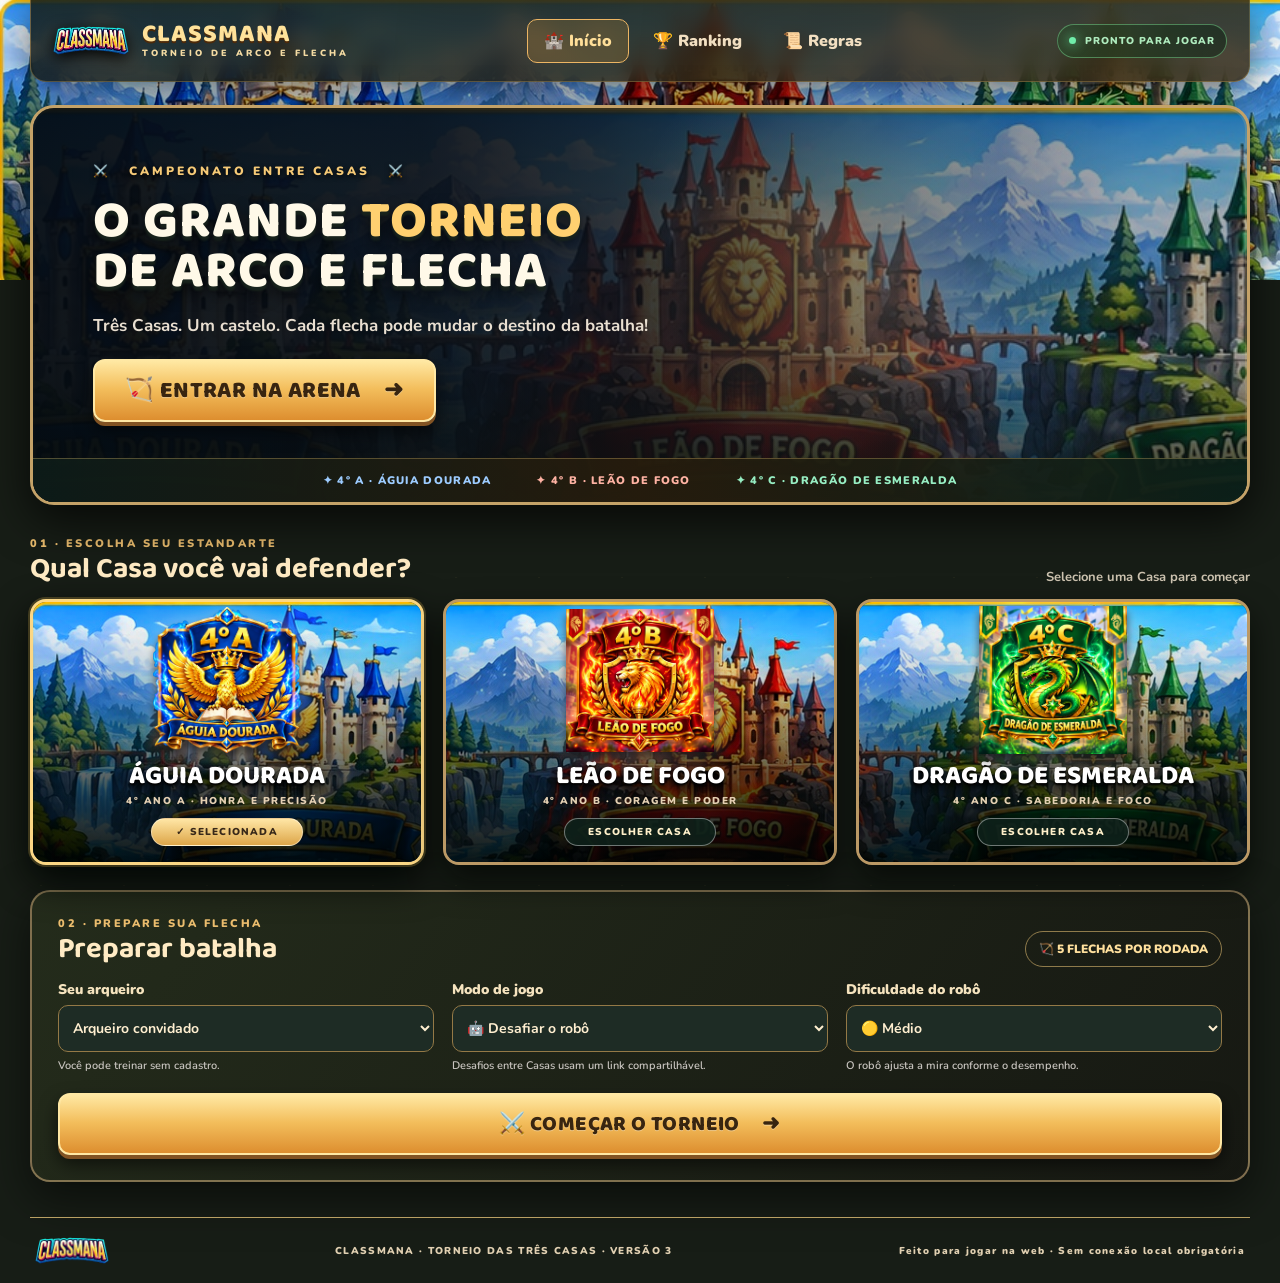
==== arena/index.html @ fc27fc16 "fix(arena): gestos de mira e atualização de cache v4" ====
<!doctype html>
<html lang="pt-BR">
<head>
<meta charset="utf-8"><meta name="viewport" content="width=device-width,initial-scale=1">
<meta name="theme-color" content="#282d1c">
<meta name="description" content="Torneio de Arco e Flecha das três Casas ClassMana: Águia Dourada, Leão de Fogo e Dragão de Esmeralda.">
<title>ClassMana — Torneio de Arco e Flecha</title>
<link rel="preconnect" href="https://fonts.googleapis.com"><link rel="preconnect" href="https://fonts.gstatic.com" crossorigin>
<link href="https://fonts.googleapis.com/css2?family=Baloo+2:wght@500;600;700;800&family=Nunito:wght@400;600;700;800;900&display=swap" rel="stylesheet">
<link rel="stylesheet" href="style.css?v=2">
<link rel="stylesheet" href="v3.css?v=4">
</head>
<body>
<div class="sky-sparkles" aria-hidden="true"></div>
<div class="page">
<header class="nav-bar">
 <a class="brand" href="../index.html" title="Voltar ao Painel das Casas">
  <img src="../assets/images/arte-002.webp" alt="Logo ClassMana">
  <span><b>CLASSMANA</b><small>TORNEIO DE ARCO E FLECHA</small></span>
 </a>
 <div class="nav-links"><button class="nav-link active" data-view="inicio">🏰 Início</button><button class="nav-link" data-view="ranking">🏆 Ranking</button><button class="nav-link" data-view="regras">📜 Regras</button></div>
 <span class="ready"><span class="ready-dot"></span> PRONTO PARA JOGAR</span>
</header>

<main>
<section id="view-inicio" class="view active">
 <div class="banner">
  <div class="banner-light"></div>
  <div class="banner-inner">
   <div class="season">⚔️ &nbsp; CAMPEONATO ENTRE CASAS &nbsp; ⚔️</div>
   <h1>O GRANDE <span>TORNEIO</span><br>DE ARCO E FLECHA</h1>
   <p>Três Casas. Um castelo. Cada flecha pode mudar o destino da batalha!</p>
   <button class="primary giant" id="hero-play">🏹 ENTRAR NA ARENA <span>➜</span></button>
  </div>
  <div class="banner-bottom"><span>✦ 4º A · ÁGUIA DOURADA</span><span>✦ 4º B · LEÃO DE FOGO</span><span>✦ 4º C · DRAGÃO DE ESMERALDA</span></div>
 </div>

 <div class="section-title"><div><small>01 · ESCOLHA SEU ESTANDARTE</small><h2>Qual Casa você vai defender?</h2></div><span class="hint">Selecione uma Casa para começar</span></div>
 <div class="houses" id="houses">
  <button class="house house-a selected" data-house="A" aria-pressed="true" style="--house-bg:url('../assets/images/arte-031.jpg')">
   <span class="house-shine"></span><span class="crest-wrap"><img src="../assets/images/brasao-4a-transparente.png" alt="Brasão da Águia Dourada"></span>
   <span class="house-name">ÁGUIA DOURADA</span><span class="house-grade">4º ANO A · HONRA E PRECISÃO</span><span class="house-check">✓ SELECIONADA</span>
  </button>
  <button class="house house-b" data-house="B" aria-pressed="false" style="--house-bg:url('../assets/images/arte-032.jpg')">
   <span class="house-shine"></span><span class="crest-wrap"><img src="../assets/images/arte-028.png" alt="Brasão do Leão de Fogo"></span>
   <span class="house-name">LEÃO DE FOGO</span><span class="house-grade">4º ANO B · CORAGEM E PODER</span><span class="house-check">ESCOLHER CASA</span>
  </button>
  <button class="house house-c" data-house="C" aria-pressed="false" style="--house-bg:url('../assets/images/arte-033.jpg')">
   <span class="house-shine"></span><span class="crest-wrap"><img src="../assets/images/arte-029.png" alt="Brasão do Dragão de Esmeralda"></span>
   <span class="house-name">DRAGÃO DE ESMERALDA</span><span class="house-grade">4º ANO C · SABEDORIA E FOCO</span><span class="house-check">ESCOLHER CASA</span>
  </button>
 </div>
 <div class="setup" id="setup">
  <div class="setup-head"><div><small>02 · PREPARE SUA FLECHA</small><h2>Preparar batalha</h2></div><span class="stamp">🏹 5 FLECHAS POR RODADA</span></div>
  <div class="setup-fields">
   <label>Seu arqueiro<select id="player"><option value="guest">Arqueiro convidado</option></select><small>Você pode treinar sem cadastro.</small></label>
   <label>Modo de jogo<select id="mode"><option value="bot">🤖 Desafiar o robô</option><option value="challenge">⚔️ Desafiar outra Casa por link</option><option value="practice">🎯 Treinamento livre</option></select><small>Desafios entre Casas usam um link compartilhável.</small></label>
   <label id="difficulty-label">Dificuldade do robô<select id="difficulty"><option value="easy">🟢 Fácil</option><option value="medium" selected>🟡 Médio</option><option value="hard">🔴 Difícil</option></select><small>O robô ajusta a mira conforme o desempenho.</small></label>
   <label class="hidden" id="rival-label">Adversário de outra Casa<select id="rival"></select><small>Escolha um estudante da outra turma.</small></label>
  </div>
  <button class="primary start" id="start-game">⚔️ COMEÇAR O TORNEIO <span>➜</span></button>
 </div>
</section>

<section id="view-arena" class="view">
 <div class="arena-top"><button class="back" id="leave-arena">← Voltar ao castelo</button><div class="arena-header"><small>🏹 ARENA DE PRECISÃO EM 3D</small><b id="match-title">TORNEIO DAS CASAS</b></div><div class="arena-status">✦ CENÁRIO PRONTO</div></div>
 <div class="battle-hud">
  <div><small>DEFENSOR</small><strong id="hud-player">Águia Dourada</strong></div>
  <div class="score-display"><span id="hud-score">0</span><span>✦</span><span id="hud-rival">0</span></div>
  <div class="right"><small>ADVERSÁRIO</small><strong id="hud-bot">Robô · Médio</strong></div>
 </div>
 <div class="stage" id="stage">
  <canvas id="world" aria-label="Arena interativa de arco e flecha, com mira, cenário e alvo tridimensional"></canvas>
  <div class="scene-badge" id="stage-house-badge" data-house="A"><img src="../assets/images/brasao-4a-transparente.png" alt=""><div><small>ARENA DA CASA</small><strong>Águia Dourada</strong></div></div>
  <div class="playcross" id="playcross" aria-hidden="true"><span></span></div>
  <div class="game-top-left"><div class="hud-pill" id="wind">🌬 VENTO 0 km/h</div><div class="hud-pill" id="distance">🎯 25 METROS</div></div>
  <div class="game-top-right"><div class="hud-pill" id="shots">🏹 FLECHA 1 / 5</div><div class="hud-pill" id="power">⚡ FORÇA 0%</div></div>
  <div class="instruction" id="instruction">MOVA OU ARRASTE PARA MIRAR • SEGURE PARA PUXAR • SOLTE PARA ATIRAR</div>
  <div class="hit" id="hit"></div>
  <div class="finish hidden" id="finish">
    <div class="finish-card"><small>🏆 RESULTADO DO TORNEIO</small><h2 id="finish-title">FIM DE PARTIDA</h2><p id="finish-desc"></p><div class="finish-results" id="finish-results"></div><div class="finish-actions"><button class="primary" id="play-again">🏹 JOGAR NOVAMENTE</button><button class="secondary" id="share-result">🔗 COMPARTILHAR DESAFIO</button></div><div class="share-help" id="share-help"></div></div>
  </div>
 </div>
 <div class="game-foot"><span>🎯 Mire no centro e compense o vento</span><span>🖱 Mouse ou toque: mire e segure · solte para disparar</span><span>⌨️ Setas + espaço também funcionam</span></div>
</section>

<section id="view-ranking" class="view information-view">
  <div class="page-heading"><small>🏆 SALÃO DOS CAMPEÕES</small><h1>Ranking do Torneio</h1><p>As três Casas disputam o trono dos arqueiros.</p></div>
  <div class="notice">📌 <b>Resultados deste navegador.</b> O ranking geral compartilhado entre computadores exige um banco de dados online. Esta versão não inventa pontuações nem promete sincronização inexistente.</div>
  <div class="ranking-layout"><div class="ranking-panel"><h2>🏰 Placar das Casas</h2><div id="rank-houses"></div></div><div class="ranking-panel"><h2>🏹 Arqueiros em destaque</h2><div id="rank-players"></div></div></div>
  <button class="primary" id="rank-play">🏹 VOLTAR AO TORNEIO</button>
</section>

<section id="view-regras" class="view information-view">
  <div class="page-heading"><small>📜 CÓDIGO DOS ARQUEIROS</small><h1>Regras do Castelo</h1></div>
  <div class="rules-grid"><article><b>🎯 1. Mire com precisão</b><p>Arraste a mira com o mouse ou o dedo. O vento altera o ponto de impacto. Solte para atirar.</p></article><article><b>🏹 2. Cinco flechas</b><p>Cada arqueiro tem cinco tentativas. Acerte o centro para ganhar até 10 pontos por flecha.</p></article><article><b>🤖 3. Robô adaptativo</b><p>Escolha Fácil, Médio ou Difícil. O robô ajusta seus disparos ao desempenho recente.</p></article><article><b>⚔️ 4. Duelos entre Casas</b><p>Crie um desafio, copie o link e envie ao colega de outra Casa. O resultado pode ser compartilhado depois.</p></article><article><b>🏆 5. Ranking justo</b><p>O torneio mede a pontuação das flechas; o XP e HP pedagógicos não são afetados.</p></article><article><b>🔐 6. Privacidade</b><p>O jogo mostra identificadores e apelidos abreviados, sem dados disciplinares. O modo de desafio por link ainda não autentica participantes.</p></article></div>
  <button class="primary" id="rules-play">🏹 EXPERIMENTAR A ARENA</button>
</section>
</main>
<footer><img src="../assets/images/arte-002.webp" alt="ClassMana"><span>CLASSMANA · TORNEIO DAS TRÊS CASAS · VERSÃO 3</span><span>Feito para jogar na web · Sem conexão local obrigatória</span></footer>
</div>
<div id="toast" role="status" aria-live="polite"></div>
<script src="roster.js?v=2"></script><script type="module" src="game-v3.js?v=4"></script>
</body>
</html>
---- arena/style.css ----
:root{--gold:#ffd67a;--amber:#eca841;--parchment:#fff1d2;--navy:#111936;--royal:#202b50;--text:#fff9e8;--muted:#d3cfcc;--stroke:#bd9d67a8;--green:#83e2a7;--red:#ff8a78;--blue:#85c8ff}*{box-sizing:border-box}html{scroll-behavior:smooth}body{margin:0;background:#0e1530;color:var(--text);font-family:Nunito,'Trebuchet MS',sans-serif;background-image:radial-gradient(circle at 50% 3%,#345276 0%,transparent 48%),linear-gradient(180deg,#101c38,#10152b 65%,#1c2140)}button,select{font:inherit}button{cursor:pointer}button:focus-visible,select:focus-visible{outline:3px solid #ffce6b;outline-offset:3px}button:disabled{opacity:.5;cursor:not-allowed}.hidden{display:none!important}.page{max-width:1460px;margin:auto;padding:0 27px}.sky-sparkles{position:fixed;inset:0;pointer-events:none;background-image:radial-gradient(#ffd68975 1px,transparent 1px);background-size:59px 81px;opacity:.22}.nav-bar{height:86px;display:flex;align-items:center;justify-content:space-between;gap:16px;border-bottom:1px solid #cda96850}.brand{display:flex;align-items:center;gap:13px;text-decoration:none;color:#ffdb84}.brand img{width:76px;height:64px;object-fit:contain;filter:drop-shadow(0 4px 8px #000)}.brand b{font-family:'Baloo 2';font-weight:800;font-size:25px;letter-spacing:1px;line-height:1}.brand small{display:block;font-size:9px;letter-spacing:3px;font-weight:900;color:#f4dba3}.nav-links{display:flex;gap:7px}.nav-link{background:none;border:1px solid transparent;color:#e8e2d9;padding:10px 16px;border-radius:10px;font-weight:900}.nav-link.active,.nav-link:hover{background:#ffcd6d25;border-color:#f3d58c60;color:#ffdd87}.ready{display:inline-flex;align-items:center;gap:9px;font-size:10px;font-weight:900;letter-spacing:1px;color:#afebbe;border:1px solid #8ed49e5c;background:#0e5d3855;padding:9px 11px;border-radius:30px}.ready-dot{width:7px;height:7px;background:#70ecaa;box-shadow:0 0 12px #69ffae;border-radius:50%}.view{display:none}.view.active{display:block}.banner{margin:20px auto 23px;position:relative;overflow:hidden;min-height:390px;border:3px solid #c4a268;border-radius:24px;box-shadow:0 15px 40px #050815aa,0 0 0 1px #ffe6a969 inset;background:linear-gradient(90deg,#111b35b8 0%,#0c1425c9 32%,#111a2f68 73%,#07102355),url('../assets/images/arte-030.jpg') center 48%/cover no-repeat}.banner:before{content:'';position:absolute;inset:0;background:linear-gradient(0deg,#080e1bdf 0%,transparent 24%,transparent 75%,#07102133),radial-gradient(circle at 78% 20%,#ffe8a738,transparent 35%)}.banner:after{content:'⚔';position:absolute;right:13%;top:23%;font-size:155px;color:#ffd37c18;transform:rotate(-20deg);text-shadow:0 0 50px #ffd78550}.banner-light{position:absolute;width:600px;height:450px;right:8%;top:-80px;background:radial-gradient(circle,#ffe7a02b,transparent 60%);pointer-events:none}.banner-inner{position:relative;z-index:2;max-width:750px;padding:55px 60px 79px}.season{font-size:12px;letter-spacing:3px;font-weight:900;color:#f6ca77;text-shadow:0 2px 5px #000}.banner h1{font-family:'Baloo 2',sans-serif;line-height:.96;margin:17px 0;font-weight:800;letter-spacing:1px;font-size:clamp(36px,4.1vw,67px);color:#fff5df;text-shadow:0 5px 0 #16233d,0 9px 12px #000}.banner h1 span{color:#ffcd66}.banner p{max-width:590px;font-size:17px;font-weight:700;color:#e9dfd1;margin:8px 0 22px}.primary{border:2px solid #ffe8a4;background:linear-gradient(180deg,#ffe59c,#f1af47);color:#45301e;text-shadow:0 1px #fff5;border-radius:12px;box-shadow:0 4px 0 #986329,0 8px 14px #070b1e8c;font-family:'Baloo 2';font-weight:800;letter-spacing:.4px;font-size:19px;padding:12px 24px;transition:transform .12s,filter .2s}.primary:hover{filter:brightness(1.07);transform:translateY(-2px)}.primary:active{transform:translateY(3px);box-shadow:0 1px 0 #986329}.primary span{margin-left:18px}.primary.giant{font-size:23px;padding:11px 30px}.banner-bottom{position:absolute;z-index:2;inset:auto 0 0;min-height:44px;background:#081223b5;display:flex;justify-content:center;gap:45px;align-items:center;font-size:11px;font-weight:900;letter-spacing:1.3px;color:#ecdcb9}.banner-bottom span:nth-child(1){color:#9dccff}.banner-bottom span:nth-child(2){color:#ffb3a4}.banner-bottom span:nth-child(3){color:#97eec3}.section-title,.setup-head{display:flex;align-items:end;justify-content:space-between;gap:15px;margin:26px 0 13px}.section-title small,.setup-head small,.page-heading small{font-size:11px;font-weight:900;letter-spacing:2.5px;color:#ebbd6e}.section-title h2,.setup-head h2{font-family:'Baloo 2';font-size:29px;margin:0;line-height:1.15}.hint{color:#cdc3b0;font-weight:700;font-size:13px}.houses{display:grid;grid-template-columns:repeat(3,minmax(0,1fr));gap:18px}.house{height:266px;position:relative;overflow:hidden;text-align:center;display:flex;flex-direction:column;align-items:center;justify-content:end;isolation:isolate;color:#fff;border:3px solid #7895c0;border-radius:19px;background:#273951;box-shadow:0 8px 23px #050a20af;transition:transform .15s,box-shadow .2s,border-color .2s;padding:16px}.house:before{content:'';z-index:-1;position:absolute;inset:0;background-image:linear-gradient(180deg,#050b15a2,#060c1960 26%,#081020ca 67%,#080f20f5 100%),var(--house-bg);background-size:cover;background-position:center;transition:transform .2s}.house:hover:before{transform:scale(1.07)}.house:hover{transform:translateY(-4px)}.house.selected{border-color:#ffde91;box-shadow:0 0 0 3px #cda95655,0 9px 30px #10182acb}.house-b{border-color:#c66c63}.house-c{border-color:#58b88a}.house-shine{position:absolute;inset:-40% 0 35%;background:radial-gradient(circle,#ffe7a41e,transparent 65%);pointer-events:none}.crest-wrap{width:148px;height:148px;position:absolute;top:4px;left:50%;transform:translateX(-50%);display:grid;place-items:center}.crest-wrap img{max-width:100%;max-height:100%;object-fit:contain;filter:drop-shadow(0 6px 5px #0009) drop-shadow(0 0 9px #fff5)}.house-name{font-family:'Baloo 2';font-size:24px;line-height:1.1;font-weight:800;text-shadow:0 2px 6px black}.house-grade{font-size:10px;letter-spacing:1.5px;font-weight:900;color:#e4d0b3;margin-top:4px}.house-check{padding:6px 12px;margin-top:10px;min-width:152px;border-radius:20px;background:#213b5fd9;border:1px solid #ffffff66;font-size:10px;letter-spacing:1.2px;font-weight:900;color:#fff0ca}.house.selected .house-check{background:#f3cb76;color:#382819}.setup{border:2px solid #c7a66b7a;background:linear-gradient(135deg,#222e50f5,#171d3a);box-shadow:0 10px 35px #060915aa;border-radius:20px;padding:19px 26px 25px;margin:25px 0 30px}.setup-head{margin-top:0}.stamp{font-size:12px;font-weight:900;color:#ffe09d;border:1px solid #c9aa66aa;border-radius:18px;padding:9px 13px}.setup-fields{display:grid;grid-template-columns:repeat(3,minmax(0,1fr));gap:18px}.setup-fields label{display:flex;flex-direction:column;gap:6px;font-size:14px;font-weight:900;color:#f5e3be}.setup-fields select{width:100%;color:#fff8e6;background:#111c38;border:1px solid #beaf8d;border-radius:10px;padding:12px 10px;font-weight:700}.setup-fields small{color:#c8c4bf;font-size:11px;font-weight:600}.primary.start{margin-top:20px;display:block;width:100%;font-size:21px}.arena-top{display:flex;align-items:center;justify-content:space-between;gap:15px;margin:20px 0}.arena-header{text-align:center;font-family:'Baloo 2';line-height:1.1}.arena-header small{font-size:12px;letter-spacing:2px;color:#ffdc8c;font-weight:800;display:block}.arena-header b{font-size:25px}.back,.secondary{border:1px solid #d4c49c91;background:linear-gradient(180deg,#35456b,#1b2441);padding:10px 14px;border-radius:10px;color:#f1e6d4;font-weight:900}.back:hover,.secondary:hover{background:#4b5b7d}.arena-status{color:#a8ebaf;font-size:11px;letter-spacing:1px;font-weight:900}.battle-hud{display:grid;grid-template-columns:1fr auto 1fr;align-items:center;padding:10px 22px;background:linear-gradient(90deg,#182d51,#1b2545,#3a2343);border:2px solid #e6bd748a;border-radius:15px 15px 0 0;gap:12px}.battle-hud small{display:block;color:#ffe49f;font-size:10px;letter-spacing:1.7px;font-weight:900}.battle-hud strong{font-family:'Baloo 2';font-size:19px}.battle-hud .right{text-align:right}.score-display{font-family:'Baloo 2';font-size:32px;color:#fff1ce;display:flex;align-items:center;gap:18px;font-weight:800}.score-display span:nth-child(2){color:#f4bf64;font-size:22px}.stage{position:relative;height:min(64vw,585px);min-height:350px;overflow:hidden;isolation:isolate;border:2px solid #d5b978;box-shadow:0 16px 40px #000b;background:linear-gradient(180deg,#9ad7ed,#b1d4c2 50%,#738751)}#world{display:block;width:100%;height:100%;touch-action:none;cursor:crosshair}.playcross{position:absolute;left:50%;top:48%;width:44px;height:44px;transform:translate(-50%,-50%);pointer-events:none;filter:drop-shadow(0 1px 2px #222);transition:transform .08s}.playcross:before,.playcross:after,.playcross span:before,.playcross span:after{content:'';position:absolute;background:#fff3c6;box-shadow:0 0 5px #111}.playcross:before{width:2px;height:14px;top:0;left:21px}.playcross:after{width:2px;height:14px;bottom:0;left:21px}.playcross span:before{height:2px;width:14px;left:0;top:21px}.playcross span:after{height:2px;width:14px;right:0;top:21px}.playcross span{position:absolute;inset:13px;border:2px solid #ffdf7c;border-radius:50%}.hud-pill{padding:7px 11px;background:#142040dc;border:1px solid #efd394a8;border-radius:7px;color:#ffedbb;font-weight:900;font-size:12px;letter-spacing:.5px;text-shadow:0 1px #000}.game-top-left,.game-top-right{position:absolute;z-index:3;top:15px;display:flex;gap:8px}.game-top-left{left:14px}.game-top-right{right:14px}.instruction{position:absolute;pointer-events:none;bottom:19px;left:50%;transform:translateX(-50%);white-space:nowrap;background:#09182fd6;border:1px solid #efddaaab;color:#fff4ce;padding:10px 15px;font-family:'Baloo 2';font-size:14px;letter-spacing:1px;border-radius:10px}.hit{position:absolute;pointer-events:none;z-index:3;top:34%;left:50%;transform:translateX(-50%);font-family:'Baloo 2';font-weight:800;font-size:65px;color:#ffe496;text-shadow:0 4px 0 #5e3c27,0 8px 15px #0009;opacity:0}.hit.show{animation:hitpop .9s ease}@keyframes hitpop{0%{transform:translate(-50%,20px) scale(.7);opacity:0}25%,75%{opacity:1}100%{transform:translate(-50%,-35px) scale(1.2);opacity:0}}.game-foot{display:flex;flex-wrap:wrap;align-items:center;justify-content:space-between;gap:10px;font-size:11px;font-weight:800;color:#e3d4bd;padding:14px 5px}.finish{position:absolute;z-index:9;inset:0;background:#071027cf;display:grid;place-items:center;padding:20px}.finish-card{text-align:center;border:3px solid #f1c77d;border-radius:19px;max-width:575px;width:100%;max-height:100%;overflow:auto;background:linear-gradient(180deg,#354566,#192340);box-shadow:0 19px 60px #000d;padding:24px}.finish-card>small{font-weight:900;letter-spacing:3px;color:#ffe2a1}.finish-card h2{font:800 clamp(26px,5vw,41px)/1.1 'Baloo 2';margin:10px 0 6px;color:#ffdf8b}.finish-card p{font-size:15px;margin:4px 0 12px;color:#ede5df}.finish-results{font:800 29px 'Baloo 2';border-top:1px solid #e7c27960;border-bottom:1px solid #e7c27960;padding:13px 0;margin:13px auto;color:#fff}.finish-actions{display:flex;justify-content:center;gap:8px;flex-wrap:wrap}.finish-actions button{font-size:14px;padding:9px 12px}.share-help{font-size:12px;color:#dbdccf;margin-top:12px;line-height:1.4}.information-view{padding-top:36px;min-height:65vh}.page-heading{text-align:center;margin-bottom:27px}.page-heading h1{font:800 44px 'Baloo 2';margin:0}.page-heading p{color:#ddd2b8;font-size:16px}.notice{max-width:900px;margin:0 auto 20px;padding:15px 19px;border:1px solid #e8c87b9c;background:#604b273c;color:#fff0cb;border-radius:13px}.ranking-layout{display:grid;grid-template-columns:1fr 1fr;gap:20px;margin:0 0 22px}.ranking-panel{padding:22px;border:1px solid #e0c78580;border-radius:18px;background:linear-gradient(180deg,#263455,#1a2342)}.ranking-panel h2{font:800 25px 'Baloo 2';margin:0 0 16px}.rankline{display:flex;gap:12px;justify-content:space-between;border-top:1px solid #ffffff24;padding:12px 4px;font-weight:800;align-items:center}.rankline small{display:block;color:#d4c9b0}.rankline span:last-child{white-space:nowrap;color:#ffdc96}.empty{padding:18px;color:#d2c8b6;font-size:13px}.rules-grid{display:grid;grid-template-columns:repeat(3,1fr);gap:18px;margin:0 0 25px}.rules-grid article{background:linear-gradient(180deg,#263555,#192440);border:1px solid #e4be7e73;border-radius:15px;padding:21px}.rules-grid b{font:800 21px 'Baloo 2';color:#ffe09a}.rules-grid p{font-size:14px;line-height:1.6;margin:7px 0;color:#e4dcd0}footer{border-top:1px solid #b69c6b68;padding:19px 5px;margin-top:35px;display:flex;align-items:center;justify-content:space-between;gap:15px;color:#d9c7a6;font-size:10px;font-weight:900;letter-spacing:1.3px}footer img{max-width:74px;max-height:42px;object-fit:contain}#toast{position:fixed;bottom:24px;left:50%;transform:translate(-50%,25px);z-index:30;border:1px solid #ffe1a1;color:#fff9dc;background:#101e3bef;padding:12px 20px;border-radius:12px;box-shadow:0 7px 30px #000b;font-weight:900;opacity:0;pointer-events:none;transition:.2s}#toast.show{opacity:1;transform:translate(-50%,0)}
@media(max-width:900px){.nav-bar{height:auto;min-height:80px;padding:10px 0;flex-wrap:wrap}.ready{display:none}.houses{gap:9px}.house{height:226px}.crest-wrap{width:125px;height:125px}.house-name{font-size:20px}.house-grade{letter-spacing:0}.banner-inner{padding:55px 35px 83px}.banner-bottom{gap:10px;font-size:9px}.setup-fields{grid-template-columns:1fr 1fr}.rules-grid{grid-template-columns:1fr 1fr}}
@media(max-width:650px){.page{padding:0 12px}.nav-links{width:100%;justify-content:center;order:3}.nav-link{font-size:12px;padding:7px 12px}.brand img{width:59px;height:49px}.brand b{font-size:19px}.brand small{letter-spacing:1.5px;font-size:7px}.banner{min-height:360px;margin-top:10px}.banner-inner{padding:42px 18px 90px}.banner h1{font-size:40px}.banner p{font-size:14px}.banner-bottom{display:grid;grid-template-columns:1fr;gap:1px;padding:5px 12px;text-align:center;font-size:8px;min-height:54px}.primary.giant{font-size:19px;padding:11px 14px}.section-title{align-items:start}.section-title h2{font-size:23px}.hint{display:none}.houses{grid-template-columns:1fr;gap:12px}.house{height:180px;align-items:end;justify-content:center;padding-right:20px}.crest-wrap{width:140px;height:140px;left:20px;top:20px;transform:none}.house-name,.house-grade,.house-check{width:55%;text-align:center}.house-name{font-size:21px}.house-check{min-width:0}.setup{padding:16px}.setup-head{align-items:start}.stamp{font-size:9px;max-width:120px;text-align:center}.setup-fields{grid-template-columns:1fr}.arena-top{flex-wrap:wrap;justify-content:center}.arena-header{order:1}.back{order:2}.arena-status{display:none}.battle-hud{padding:8px}.battle-hud strong{font-size:13px}.score-display{font-size:22px;gap:7px}.stage{height:64vh;min-height:400px;max-height:600px}.game-top-left,.game-top-right{top:8px;gap:4px;display:flex;flex-direction:column}.game-top-left{left:6px}.game-top-right{right:6px}.hud-pill{font-size:10px;padding:5px}.instruction{font-size:10px;padding:7px;bottom:10px}.game-foot{font-size:10px}.ranking-layout,.rules-grid{grid-template-columns:1fr}.page-heading h1{font-size:32px}.finish-card{padding:15px}.finish-results{font-size:24px}footer{flex-wrap:wrap;justify-content:center;text-align:center}}

.bow-overlay{position:absolute;z-index:2;width:min(34%,390px);height:95%;bottom:-15%;left:-2%;pointer-events:none;filter:drop-shadow(9px 11px 12px #0009);transition:transform .14s;transform-origin:30% 50%}.stage.aiming .bow-overlay{transform:translateX(-14px) scaleX(.95)}.stage.firing .bow-overlay{transform:translateX(10px) scale(.99)}@media(max-width:650px){.bow-overlay{width:47%;height:90%;bottom:-12%;left:-14%}}
---- arena/v3.css ----
/* ClassMana — Arena V3. Original cards and flows preserved; visual treatment rebuilt. */
:root{--gold:#ffda78;--amber:#edb752;--parchment:#fff4dc;--text:#fff8e7;--muted:#d7c9b2;--stroke:#e4c48a8c}
html{background:#1d2115}
body{background:#171d16 url('../assets/images/arte-030.jpg') center top / 100% auto no-repeat fixed;color:#fff6e7;min-height:100vh}
body:before{content:"";z-index:-1;position:fixed;inset:0;background:linear-gradient(180deg,rgba(11,18,13,.80),rgba(25,20,11,.97) 36%,#171a13 100%);pointer-events:none}
.sky-sparkles{opacity:.10;background-size:83px 77px}
.page{max-width:1480px;padding:0 30px}
.nav-bar{height:82px;background:linear-gradient(95deg,rgba(16,20,12,.82),rgba(52,38,17,.84));padding:0 22px;border:1px solid #e3ba694d;border-top:0;border-radius:0 0 16px 16px;backdrop-filter:blur(10px);box-shadow:0 8px 40px #0009}
.brand b{color:#ffe29a;text-shadow:0 2px #4d2a0a}
.nav-link{color:#f2dfc1}
.nav-link.active,.nav-link:hover{background:rgba(225,158,54,.2);border-color:#edb563;color:#ffdf99}
.ready{background:linear-gradient(90deg,#294a2999,#14281b99);border-color:#78d48b80}
.banner{margin-top:23px;min-height:400px;box-shadow:0 14px 45px #000b,0 0 0 2px rgba(255,202,103,.16) inset}
.banner:before{background:linear-gradient(90deg,rgba(3,9,13,.84) 0%,rgba(12,14,15,.59) 47%,transparent 91%),linear-gradient(0deg,#08110fbc,transparent 38%)}
.banner:after{display:none}
.banner h1{color:#fff9e8;text-shadow:0 4px 2px #18231c,0 8px 16px #000a}
.banner h1 span{color:#ffd070}
.banner-bottom{background:linear-gradient(90deg,#0d1c18e5,#271c0ce5,#0b2019e5);border-top:1px solid #e6c0724f}
.section-title h2,.setup-head h2{color:#ffebc4}
.houses{gap:19px}
.house{border-color:#bb9965;border-width:3px;box-shadow:0 16px 32px #030603b8;border-radius:16px}
.house:before{background-image:linear-gradient(180deg,#0000 0%,#02080722 24%,#070d0dbf 77%,#040808ec 100%),var(--house-bg);background-position:center 37%;filter:saturate(1.2) contrast(1.04)}
.house.selected{border-color:#fbd784;box-shadow:0 0 0 2px #e5b9533b,0 15px 37px #010503}
.house-b.selected{border-color:#ff9652;box-shadow:0 0 0 2px #d94e2a52,0 15px 37px #010503}
.house-c.selected{border-color:#6be9a0;box-shadow:0 0 0 2px #16a86647,0 15px 37px #010503}
.house-name{font-size:26px;text-shadow:0 2px 2px #000,0 5px 9px #000}
.house-check{background:rgba(14,33,27,.88)}
.house.selected .house-check{background:linear-gradient(#ffe6a5,#dda649)}
.setup{background:linear-gradient(128deg,rgba(37,44,28,.97),rgba(23,24,19,.97));border:2px solid #bda071a1;box-shadow:0 16px 45px #0008}
.setup-fields select{background:#1e2c25;border-color:#947946;color:#ffefd0}
.primary{background:linear-gradient(#ffe8a3,#f3be5c 47%,#dd8e2f);color:#382510;box-shadow:0 4px 0 #825323,0 9px 18px #0009}
.primary:hover{filter:brightness(1.1) saturate(1.1)}
.back,.secondary{background:linear-gradient(#54432a,#2c2e24);border:1px solid #e3b97394}
.arena-top{margin:13px 0 11px}
.arena-header small{color:#e7cb8d;font-size:11px}
.arena-header b{color:#fff4d8;font-size:28px;text-shadow:0 2px 4px #000}
.arena-status{background:#213d2a;border:1px solid #aad47e;border-radius:30px;padding:6px 11px;color:#ceffc7}
.battle-hud{background:linear-gradient(100deg,#192b20,#5b4024 50%,#2a3020);box-shadow:0 8px 19px #0005;border:2px solid #deb978;border-bottom:0}
.battle-hud small{color:#ffdba0}
.score-display{color:#ffecbd}
.stage{--scene:url('assets/cenario-aguia.jpg');--castle:url('../assets/images/arte-031.jpg');--hue:#8fd0ff;--dark:#183543;background:#2c4d37;border:3px solid #b9945f;min-height:420px;height:min(60vw,645px);max-height:72vh;box-shadow:0 22px 55px #0009,0 0 0 6px #161c16;isolation:isolate}
.stage.house-b{--scene:url('assets/cenario-leao.jpg');--castle:url('../assets/images/arte-032.jpg');--hue:#ffae68;--dark:#633122}
.stage.house-c{--scene:url('assets/cenario-dragao.jpg');--castle:url('../assets/images/arte-033.jpg');--hue:#8cffbd;--dark:#134b36}
.stage:before{content:"";position:absolute;inset:0;background-image:linear-gradient(180deg,rgba(0,0,0,.06) 0%,rgba(0,0,0,.02) 54%,rgba(10,20,9,.27) 100%),var(--scene);background-position:center 38%,center 45%;background-size:cover,100% 100%;background-repeat:no-repeat;filter:saturate(1.12) contrast(1.06);z-index:0}
.stage:after{content:"";position:absolute;inset:0;pointer-events:none;z-index:1;box-shadow:inset 0 0 90px #070e10a8,inset 0 -70px 90px #08130e55}
#world{position:relative;z-index:2;opacity:1;transition:opacity .35s ease;touch-action:none}
.world3d{z-index:1 !important}
.bow-overlay{display:none!important}
.game-top-left,.game-top-right{z-index:6;gap:7px}
.hud-pill{background:linear-gradient(125deg,#141e1cED,#3a2c1aEF);border:1px solid #e7c17d;border-radius:10px;box-shadow:0 3px 11px #0009;color:#fff6db;padding:9px 13px;letter-spacing:.2px;text-shadow:0 1px 2px #000}
.playcross{z-index:7;filter:drop-shadow(0 2px 3px #000);width:38px;height:38px}
.playcross span{border-color:#fce5a0;box-shadow:0 0 10px #e2c66b}
.playcross:before,.playcross:after,.playcross span:before,.playcross span:after{background:#fff5d0}
.stage.aiming .playcross{transform:translate(-50%,-50%) scale(.86)}
.instruction{z-index:7;background:#14221add;border:1px solid #f5d190;color:#fff0c9;letter-spacing:1px;box-shadow:0 5px 18px #0008}
.hit{z-index:9;color:#fff4bc;text-shadow:0 2px 0 #4b2e10,0 0 20px #fecd7c}
.finish{z-index:12;backdrop-filter:blur(8px);background:rgba(16,20,13,.76)}
.finish-card{background:linear-gradient(145deg,#324027,#251c16);border:3px solid #e2ba6f;box-shadow:0 13px 60px #000c}
.game-foot{color:#e4d2b0}
.scene-badge{position:absolute;z-index:6;bottom:20px;left:18px;display:flex;align-items:center;gap:9px;max-width:200px;padding:7px 10px;border-radius:12px;border:1px solid #f4ca76a6;background:linear-gradient(125deg,#192523eb,#2b2319e8);box-shadow:0 6px 22px #000a;pointer-events:none}
.scene-badge img{width:39px;height:39px;object-fit:contain;filter:drop-shadow(0 2px 6px #000)}
.scene-badge small{display:block;color:#dabf81;font-weight:900;font-size:9px;letter-spacing:1.1px}
.scene-badge strong{font-size:12px;color:#fff0cc;line-height:1.12}
.scene-badge[data-house="B"]{border-color:#ffaf7e}
.scene-badge[data-house="C"]{border-color:#86e4b8}
.information-view .page-heading{background:linear-gradient(125deg,#283529,#30271b);border:1px solid #d3ad67;border-radius:22px;padding:20px;margin-top:20px}
.notice{background:#3b3524;border-color:#b9a56b;color:#f9e5bc}
.ranking-panel{background:linear-gradient(130deg,#263326,#29221b);border-color:#a98b58}
.rules-grid article{background:linear-gradient(135deg,#243228,#302516);border-color:#9b825b}
footer{border-top:1px solid #b9a063;color:#e1d0b2}
@media(max-width:850px){.page{padding:0 12px}.nav-bar{padding:0 9px}.stage{height:70vh;min-height:470px;max-height:690px}.scene-badge{bottom:51px;left:6px;padding:4px 7px}.scene-badge img{width:25px;height:25px}.scene-badge strong{font-size:10px}.hud-pill{padding:6px;font-size:10px}.game-top-left,.game-top-right{top:7px}}
@media(max-width:550px){.stage{height:70vh;min-height:420px}.scene-badge{max-width:138px}.scene-badge small{font-size:8px}.scene-badge strong{font-size:9px}.game-top-left .hud-pill,.game-top-right .hud-pill{font-size:9px}.banner-bottom{font-size:9px}.battle-hud{padding:8px 5px}.battle-hud strong{font-size:11px}.ready{font-size:8px}}
/* Controles: os painéis não devem interceptar o gesto de mira e disparo. */
#world{touch-action:none;cursor:crosshair;user-select:none;-webkit-user-select:none}
.game-top-left,.game-top-right,.instruction,.playcross{pointer-events:none}
.stage.aiming #world{cursor:grabbing}
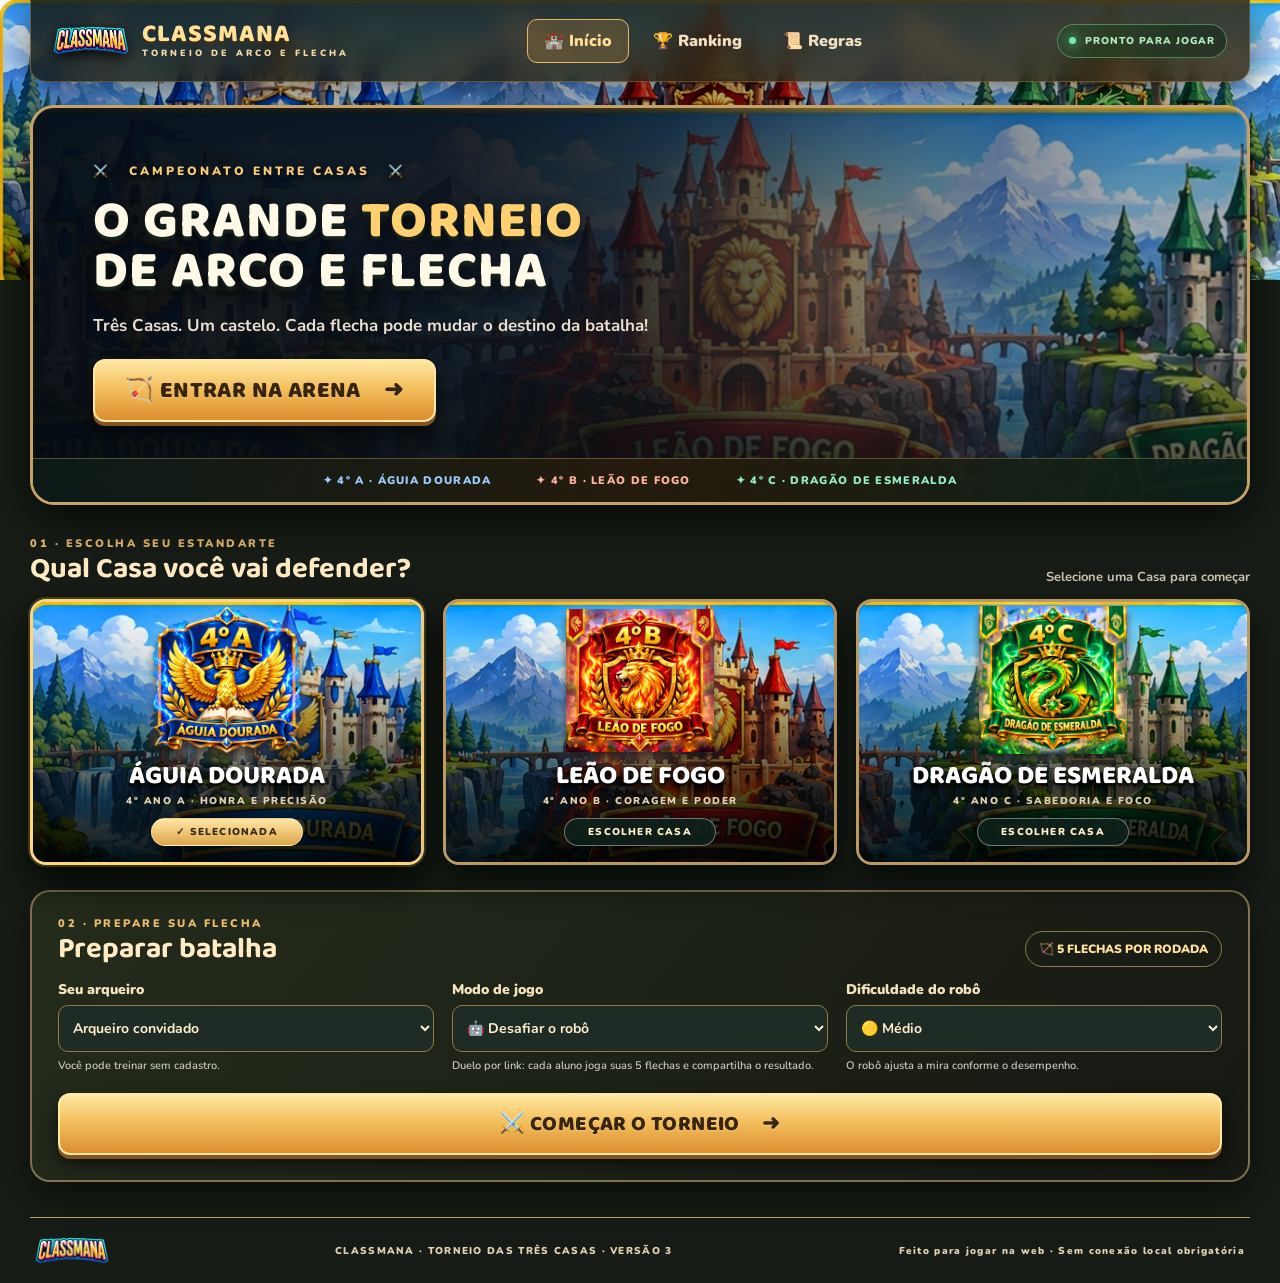
==== commit a2042d28: "feat(arena): seletor de duelos mesma turma ou outra Casa" ====
--- a/arena/index.html
+++ b/arena/index.html
@@ -8,7 +8,7 @@
 <link rel="preconnect" href="https://fonts.googleapis.com"><link rel="preconnect" href="https://fonts.gstatic.com" crossorigin>
 <link href="https://fonts.googleapis.com/css2?family=Baloo+2:wght@500;600;700;800&family=Nunito:wght@400;600;700;800;900&display=swap" rel="stylesheet">
 <link rel="stylesheet" href="style.css?v=2">
-<link rel="stylesheet" href="v3.css?v=4">
+<link rel="stylesheet" href="v3.css?v=7">
 </head>
 <body>
 <div class="sky-sparkles" aria-hidden="true"></div>
@@ -54,9 +54,9 @@
   <div class="setup-head"><div><small>02 · PREPARE SUA FLECHA</small><h2>Preparar batalha</h2></div><span class="stamp">🏹 5 FLECHAS POR RODADA</span></div>
   <div class="setup-fields">
    <label>Seu arqueiro<select id="player"><option value="guest">Arqueiro convidado</option></select><small>Você pode treinar sem cadastro.</small></label>
-   <label>Modo de jogo<select id="mode"><option value="bot">🤖 Desafiar o robô</option><option value="challenge">⚔️ Desafiar outra Casa por link</option><option value="practice">🎯 Treinamento livre</option></select><small>Desafios entre Casas usam um link compartilhável.</small></label>
+   <label>Modo de jogo<select id="mode"><option value="bot">🤖 Desafiar o robô</option><option value="challenge_same">⚔️ Desafiar colega da mesma turma</option><option value="challenge">🛡️ Desafiar estudante de outra Casa</option><option value="practice">🎯 Treinamento livre</option></select><small>Duelo por link: cada aluno joga suas 5 flechas e compartilha o resultado.</small></label>
    <label id="difficulty-label">Dificuldade do robô<select id="difficulty"><option value="easy">🟢 Fácil</option><option value="medium" selected>🟡 Médio</option><option value="hard">🔴 Difícil</option></select><small>O robô ajusta a mira conforme o desempenho.</small></label>
-   <label class="hidden" id="rival-label">Adversário de outra Casa<select id="rival"></select><small>Escolha um estudante da outra turma.</small></label>
+   <label class="hidden" id="rival-label">Adversário de outra Casa<select id="rival"></select><small>Escolha um estudante da turma rival.</small></label>
   </div>
   <button class="primary start" id="start-game">⚔️ COMEÇAR O TORNEIO <span>➜</span></button>
  </div>
@@ -73,7 +73,18 @@
   <canvas id="world" aria-label="Arena interativa de arco e flecha, com mira, cenário e alvo tridimensional"></canvas>
   <div class="scene-badge" id="stage-house-badge" data-house="A"><img src="../assets/images/brasao-4a-transparente.png" alt=""><div><small>ARENA DA CASA</small><strong>Águia Dourada</strong></div></div>
   <div class="playcross" id="playcross" aria-hidden="true"><span></span></div>
-  <div class="game-top-left"><div class="hud-pill" id="wind">🌬 VENTO 0 km/h</div><div class="hud-pill" id="distance">🎯 25 METROS</div></div>
+  <div class="game-top-left">
+    <div class="hud-pill wind-widget wind-calm" id="wind" role="status" aria-label="Vento: 0 quilômetros por hora, sem desvio">
+      <div class="wind-caption"><span>🌬 VENTO</span><strong class="wind-speed">0,0 km/h</strong></div>
+      <div class="wind-main">
+        <svg class="wind-arrow" aria-hidden="true" viewBox="0 0 80 32" focusable="false">
+          <path d="M3 12h47V3l27 13-27 13v-9H3z" fill="currentColor" stroke="#372a12" stroke-width="2" stroke-linejoin="round"/>
+        </svg>
+        <span class="wind-direction-text">SEM VENTO</span>
+      </div>
+    </div>
+    <div class="hud-pill" id="distance">🎯 25 METROS</div>
+  </div>
   <div class="game-top-right"><div class="hud-pill" id="shots">🏹 FLECHA 1 / 5</div><div class="hud-pill" id="power">⚡ FORÇA 0%</div></div>
   <div class="instruction" id="instruction">MOVA OU ARRASTE PARA MIRAR • SEGURE PARA PUXAR • SOLTE PARA ATIRAR</div>
   <div class="hit" id="hit"></div>
@@ -100,6 +111,6 @@
 <footer><img src="../assets/images/arte-002.webp" alt="ClassMana"><span>CLASSMANA · TORNEIO DAS TRÊS CASAS · VERSÃO 3</span><span>Feito para jogar na web · Sem conexão local obrigatória</span></footer>
 </div>
 <div id="toast" role="status" aria-live="polite"></div>
-<script src="roster.js?v=2"></script><script type="module" src="game-v3.js?v=4"></script>
+<script src="roster.js?v=2"></script><script type="module" src="game-v3.js?v=7"></script>
 </body>
 </html>
--- a/arena/v3.css
+++ b/arena/v3.css
@@ -71,6 +71,45 @@
 @media(max-width:850px){.page{padding:0 12px}.nav-bar{padding:0 9px}.stage{height:70vh;min-height:470px;max-height:690px}.scene-badge{bottom:51px;left:6px;padding:4px 7px}.scene-badge img{width:25px;height:25px}.scene-badge strong{font-size:10px}.hud-pill{padding:6px;font-size:10px}.game-top-left,.game-top-right{top:7px}}
 @media(max-width:550px){.stage{height:70vh;min-height:420px}.scene-badge{max-width:138px}.scene-badge small{font-size:8px}.scene-badge strong{font-size:9px}.game-top-left .hud-pill,.game-top-right .hud-pill{font-size:9px}.banner-bottom{font-size:9px}.battle-hud{padding:8px 5px}.battle-hud strong{font-size:11px}.ready{font-size:8px}}
 /* Controles: os painéis não devem interceptar o gesto de mira e disparo. */
-#world{touch-action:none;cursor:crosshair;user-select:none;-webkit-user-select:none}
+#world{touch-action:none;cursor:none;user-select:none;-webkit-user-select:none}
 .game-top-left,.game-top-right,.instruction,.playcross{pointer-events:none}
 .stage.aiming #world{cursor:grabbing}
+
+/* Hide the old independent UI crosshair: the metal bow sight is the only reticle. */
+#playcross{display:none!important}
+
+/* Indicador de vento ampliado. A seta sempre aponta para o lado do DESVIO da flecha.
+   Vento positivo move o impacto para a direita; vento negativo, para a esquerda. */
+#wind.wind-widget{
+ display:flex;flex-direction:column;justify-content:center;
+ gap:7px;min-width:238px;min-height:99px;
+ padding:11px 14px!important;border:2px solid #f9d783!important;
+ background:linear-gradient(145deg,rgba(14,33,38,.97),rgba(28,35,28,.97));
+ box-shadow:0 5px 22px #000a,0 0 16px rgba(244,204,91,.20);
+}
+#wind .wind-caption{display:flex;align-items:center;justify-content:space-between;gap:9px;
+ color:#ffdc8d;font-weight:900;font-size:12px;letter-spacing:.8px}
+#wind .wind-speed{color:#fffbe7;font-size:21px;font-weight:1000;white-space:nowrap;
+ font-variant-numeric:tabular-nums;text-shadow:0 2px 4px #000}
+#wind .wind-main{display:flex;align-items:center;gap:8px;min-height:38px}
+#wind .wind-arrow{display:block;width:81px;height:38px;flex-shrink:0;
+ color:#ffe17a;filter:drop-shadow(0 0 8px #ffd35f);transition:transform .18s ease}
+#wind.wind-left .wind-arrow{transform:rotate(180deg)}
+#wind.wind-right .wind-arrow{transform:rotate(0deg)}
+#wind.wind-calm .wind-arrow{opacity:.23;filter:none}
+#wind .wind-direction-text{font-size:13px;font-weight:1000;line-height:1.1;letter-spacing:.35px;
+ color:#ffebae;text-shadow:0 2px 2px #000;max-width:114px}
+@media(max-width:850px){
+ #wind.wind-widget{min-width:177px;min-height:80px;padding:7px 9px!important;gap:3px}
+ #wind .wind-caption{font-size:10px}
+ #wind .wind-speed{font-size:15px}
+ #wind .wind-main{gap:4px;min-height:29px}
+ #wind .wind-arrow{width:54px;height:27px}
+ #wind .wind-direction-text{font-size:10px;max-width:91px}
+}
+@media(max-width:400px){
+ #wind.wind-widget{min-width:150px;min-height:71px;padding:6px!important}
+ #wind .wind-speed{font-size:13px}
+ #wind .wind-arrow{width:44px;height:24px}
+ #wind .wind-direction-text{font-size:9px;max-width:80px}
+}
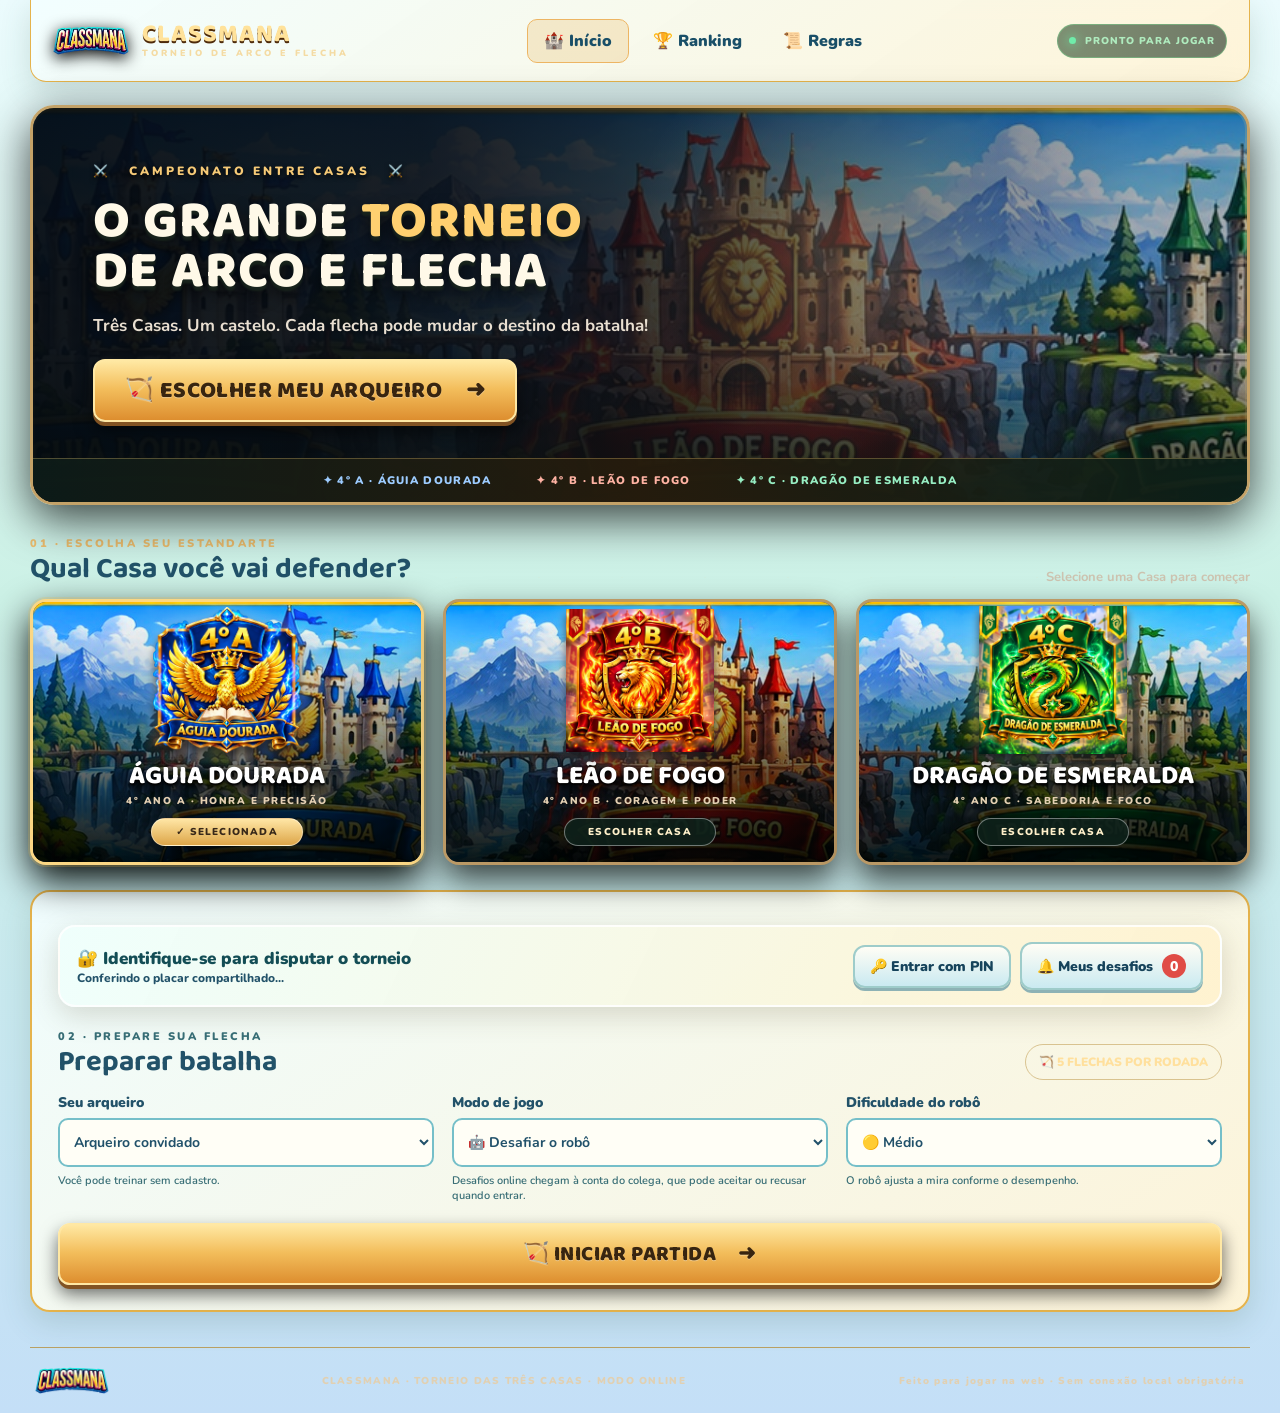
==== commit 43b90235: "feat(arena): login do aluno, desafios pendentes e ranking por turma/equipe/aluno" ====
--- a/arena/index.html
+++ b/arena/index.html
@@ -2,13 +2,13 @@
 <html lang="pt-BR">
 <head>
 <meta charset="utf-8"><meta name="viewport" content="width=device-width,initial-scale=1">
-<meta name="theme-color" content="#282d1c">
+<meta name="theme-color" content="#d6f9e9">
 <meta name="description" content="Torneio de Arco e Flecha das três Casas ClassMana: Águia Dourada, Leão de Fogo e Dragão de Esmeralda.">
 <title>ClassMana — Torneio de Arco e Flecha</title>
 <link rel="preconnect" href="https://fonts.googleapis.com"><link rel="preconnect" href="https://fonts.gstatic.com" crossorigin>
 <link href="https://fonts.googleapis.com/css2?family=Baloo+2:wght@500;600;700;800&family=Nunito:wght@400;600;700;800;900&display=swap" rel="stylesheet">
 <link rel="stylesheet" href="style.css?v=2">
-<link rel="stylesheet" href="v3.css?v=7">
+<link rel="stylesheet" href="v3.css?v=8"><link rel="stylesheet" href="online-ui.css?v=1">
 </head>
 <body>
 <div class="sky-sparkles" aria-hidden="true"></div>
@@ -30,7 +30,7 @@
    <div class="season">⚔️ &nbsp; CAMPEONATO ENTRE CASAS &nbsp; ⚔️</div>
    <h1>O GRANDE <span>TORNEIO</span><br>DE ARCO E FLECHA</h1>
    <p>Três Casas. Um castelo. Cada flecha pode mudar o destino da batalha!</p>
-   <button class="primary giant" id="hero-play">🏹 ENTRAR NA ARENA <span>➜</span></button>
+   <button class="primary giant" id="hero-play">🏹 ESCOLHER MEU ARQUEIRO <span>➜</span></button>
   </div>
   <div class="banner-bottom"><span>✦ 4º A · ÁGUIA DOURADA</span><span>✦ 4º B · LEÃO DE FOGO</span><span>✦ 4º C · DRAGÃO DE ESMERALDA</span></div>
  </div>
@@ -51,14 +51,33 @@
   </button>
  </div>
  <div class="setup" id="setup">
+  <div class="online-account" id="online-account">
+   <div><strong id="online-account-name">🔐 Identifique-se para disputar o torneio</strong>
+    <small id="online-status" class="cm-online-status">Conferindo o placar compartilhado...</small></div>
+   <div class="online-account-actions">
+    <button class="cm-online-btn" id="open-login" type="button">🔑 Entrar com PIN</button>
+    <button class="cm-online-btn" id="open-inbox" type="button">🔔 Meus desafios <span class="online-unread" id="unread-count">0</span></button>
+    <button class="cm-online-btn hidden" id="logout" type="button">Sair da conta</button>
+   </div>
+  </div>
+  <div class="cm-login-panel hidden" id="login-panel">
+   <h3>🔐 Entrar no Torneio ClassMana</h3>
+   <p>Escolha seu nome abaixo e digite o PIN individual fornecido pelo professor. Seu PIN nunca deve ser compartilhado.</p>
+   <div class="cm-login-row">
+    <input id="student-pin" type="password" autocomplete="off" maxlength="12" placeholder="Código individual" aria-label="PIN do aluno">
+    <button class="primary" id="submit-login" type="button">ENTRAR</button>
+    <button class="cm-online-btn" id="cancel-login" type="button">Cancelar</button>
+   </div>
+   <p class="hintline" id="login-help"></p>
+  </div>
   <div class="setup-head"><div><small>02 · PREPARE SUA FLECHA</small><h2>Preparar batalha</h2></div><span class="stamp">🏹 5 FLECHAS POR RODADA</span></div>
   <div class="setup-fields">
    <label>Seu arqueiro<select id="player"><option value="guest">Arqueiro convidado</option></select><small>Você pode treinar sem cadastro.</small></label>
-   <label>Modo de jogo<select id="mode"><option value="bot">🤖 Desafiar o robô</option><option value="challenge_same">⚔️ Desafiar colega da mesma turma</option><option value="challenge">🛡️ Desafiar estudante de outra Casa</option><option value="practice">🎯 Treinamento livre</option></select><small>Duelo por link: cada aluno joga suas 5 flechas e compartilha o resultado.</small></label>
+   <label>Modo de jogo<select id="mode"><option value="bot">🤖 Desafiar o robô</option><option value="challenge_same">⚔️ Desafiar colega da mesma turma</option><option value="challenge_team">🛡️ Desafiar outra equipe</option><option value="challenge">🏰 Desafiar estudante de outra Casa</option><option value="practice">🎯 Treinamento livre</option></select><small>Desafios online chegam à conta do colega, que pode aceitar ou recusar quando entrar.</small></label>
    <label id="difficulty-label">Dificuldade do robô<select id="difficulty"><option value="easy">🟢 Fácil</option><option value="medium" selected>🟡 Médio</option><option value="hard">🔴 Difícil</option></select><small>O robô ajusta a mira conforme o desempenho.</small></label>
    <label class="hidden" id="rival-label">Adversário de outra Casa<select id="rival"></select><small>Escolha um estudante da turma rival.</small></label>
   </div>
-  <button class="primary start" id="start-game">⚔️ COMEÇAR O TORNEIO <span>➜</span></button>
+  <button class="primary start" id="start-game">🏹 INICIAR PARTIDA <span>➜</span></button>
  </div>
 </section>
 
@@ -97,20 +116,32 @@
 
 <section id="view-ranking" class="view information-view">
   <div class="page-heading"><small>🏆 SALÃO DOS CAMPEÕES</small><h1>Ranking do Torneio</h1><p>As três Casas disputam o trono dos arqueiros.</p></div>
-  <div class="notice">📌 <b>Resultados deste navegador.</b> O ranking geral compartilhado entre computadores exige um banco de dados online. Esta versão não inventa pontuações nem promete sincronização inexistente.</div>
+  <div class="notice" id="ranking-status">🏆 Resultados oficiais de desafios concluídos, armazenados no Google Sheets. A consulta exige que o serviço online esteja publicado.</div>
+  <div class="cm-score-mode-tabs" id="ranking-tabs">
+   <button type="button" class="active" data-rank="players">🎯 Arqueiros</button>
+   <button type="button" data-rank="teams">🛡️ Equipes</button>
+   <button type="button" data-rank="classes">🏰 Turmas</button>
+  </div>
   <div class="ranking-layout"><div class="ranking-panel"><h2>🏰 Placar das Casas</h2><div id="rank-houses"></div></div><div class="ranking-panel"><h2>🏹 Arqueiros em destaque</h2><div id="rank-players"></div></div></div>
   <button class="primary" id="rank-play">🏹 VOLTAR AO TORNEIO</button>
 </section>
 
 <section id="view-regras" class="view information-view">
   <div class="page-heading"><small>📜 CÓDIGO DOS ARQUEIROS</small><h1>Regras do Castelo</h1></div>
-  <div class="rules-grid"><article><b>🎯 1. Mire com precisão</b><p>Arraste a mira com o mouse ou o dedo. O vento altera o ponto de impacto. Solte para atirar.</p></article><article><b>🏹 2. Cinco flechas</b><p>Cada arqueiro tem cinco tentativas. Acerte o centro para ganhar até 10 pontos por flecha.</p></article><article><b>🤖 3. Robô adaptativo</b><p>Escolha Fácil, Médio ou Difícil. O robô ajusta seus disparos ao desempenho recente.</p></article><article><b>⚔️ 4. Duelos entre Casas</b><p>Crie um desafio, copie o link e envie ao colega de outra Casa. O resultado pode ser compartilhado depois.</p></article><article><b>🏆 5. Ranking justo</b><p>O torneio mede a pontuação das flechas; o XP e HP pedagógicos não são afetados.</p></article><article><b>🔐 6. Privacidade</b><p>O jogo mostra identificadores e apelidos abreviados, sem dados disciplinares. O modo de desafio por link ainda não autentica participantes.</p></article></div>
+  <div class="rules-grid"><article><b>🎯 1. Mire com precisão</b><p>Arraste a mira com o mouse ou o dedo. O vento altera o ponto de impacto. Solte para atirar.</p></article><article><b>🏹 2. Cinco flechas</b><p>Cada arqueiro tem cinco tentativas. Acerte o centro para ganhar até 10 pontos por flecha.</p></article><article><b>🤖 3. Robô adaptativo</b><p>Escolha Fácil, Médio ou Difícil. O robô ajusta seus disparos ao desempenho recente.</p></article><article><b>⚔️ 4. Duelos entre Casas</b><p>Entre com seu PIN. Desafie um colega da turma, de outra equipe ou de outra Casa. O destinatário poderá aceitar ou recusar ao entrar.</p></article><article><b>🏆 5. Ranking justo</b><p>O torneio mede a pontuação das flechas; o XP e HP pedagógicos não são afetados.</p></article><article><b>🔐 6. Privacidade</b><p>O jogo usa PINs individuais e apelidos abreviados. O professor administra os acessos e o torneio não altera XP e HP.</p></article></div>
   <button class="primary" id="rules-play">🏹 EXPERIMENTAR A ARENA</button>
 </section>
+<section class="cm-inbox hidden" id="online-inbox" role="dialog" aria-modal="true" aria-labelledby="inbox-title">
+ <div class="cm-inbox-panel">
+  <div class="cm-inbox-head"><h2 id="inbox-title">🔔 Desafios recebidos</h2><button type="button" class="cm-online-btn" id="close-inbox">✕ Fechar</button></div>
+  <p id="inbox-status">Seus convites aparecerão aqui quando você entrar.</p>
+  <div id="inbox-list"></div>
+ </div>
+</section>
 </main>
-<footer><img src="../assets/images/arte-002.webp" alt="ClassMana"><span>CLASSMANA · TORNEIO DAS TRÊS CASAS · VERSÃO 3</span><span>Feito para jogar na web · Sem conexão local obrigatória</span></footer>
+<footer><img src="../assets/images/arte-002.webp" alt="ClassMana"><span>CLASSMANA · TORNEIO DAS TRÊS CASAS · MODO ONLINE</span><span>Feito para jogar na web · Sem conexão local obrigatória</span></footer>
 </div>
 <div id="toast" role="status" aria-live="polite"></div>
-<script src="roster.js?v=2"></script><script type="module" src="game-v3.js?v=7"></script>
+<script src="roster.js?v=2"></script><script type="module" src="game-v3.js?v=8"></script>
 </body>
 </html>
--- a/arena/online-ui.css
+++ b/arena/online-ui.css
@@ -0,0 +1,55 @@
+/* ClassMana Online: clean bright HUD and live challenge interface. */
+.online-account{display:flex;align-items:center;justify-content:space-between;flex-wrap:wrap;gap:10px;
+ padding:15px 17px;margin:14px 0 17px;border:2px solid rgba(255,255,255,.85);border-radius:17px;
+ background:linear-gradient(115deg,rgba(238,255,252,.94),rgba(255,242,207,.96));color:#174650;
+ box-shadow:0 8px 28px #5d503335}
+.online-account strong{font-size:17px;font-weight:900;color:#134d55}
+.online-account small{display:block;font-size:12px;color:#476b67}
+.online-account-actions{display:flex;gap:9px;align-items:center;flex-wrap:wrap}
+.cm-online-btn{border-radius:12px;border:2px solid #9eccca;padding:10px 15px;color:#16435b;
+ background:linear-gradient(180deg,#fffdf5,#caeaf1);font:900 14px Nunito,sans-serif;box-shadow:0 3px 0 #8db2b5;cursor:pointer}
+.cm-online-btn:hover{filter:brightness(1.05);transform:translateY(-1px)}
+.cm-online-btn[disabled]{opacity:.5;cursor:not-allowed}
+.online-unread{display:inline-flex;align-items:center;justify-content:center;min-width:24px;height:24px;
+ margin-left:5px;padding:0 5px;color:white;background:#e04c46;border-radius:16px}
+.cm-login-panel{padding:15px;border:2px solid #7dc5d5;border-radius:15px;background:rgba(241,255,251,.96);
+ color:#1c4e61;margin-bottom:18px;box-shadow:0 4px 18px #0001}
+.cm-login-panel h3{font-size:20px;margin:0 0 7px;color:#16516d}
+.cm-login-panel p{margin:6px 0 12px;font-size:13px}
+.cm-login-panel .cm-login-row{display:flex;gap:8px;align-items:center;flex-wrap:wrap}
+.cm-login-panel input{height:46px;padding:9px 12px;border-radius:9px;border:2px solid #7aaebb;background:#fff;
+ font:bold 18px Nunito,sans-serif;max-width:210px;color:#263744}
+.cm-login-panel .hintline{font-size:12px;color:#3d6a70}
+.cm-inbox{position:fixed;inset:0;z-index:9000;background:rgba(5,28,36,.58);display:grid;
+ place-items:center;padding:18px;backdrop-filter:blur(6px)}
+.cm-inbox-panel{width:min(690px,100%);max-height:84vh;overflow:auto;padding:20px;border:3px solid #ffdb86;
+ border-radius:23px;background:linear-gradient(155deg,#f0fffb,#fff7df 55%,#e5f2ff);color:#204853;
+ box-shadow:0 25px 90px #0006}
+.cm-inbox-head{display:flex;justify-content:space-between;align-items:center;gap:15px}
+.cm-inbox-panel h2{font-size:27px;color:#155c6b;margin:0}
+.cm-inbox-panel p{font-size:14px}
+.cm-challenge{margin:12px 0;padding:14px;border:2px solid #c8e0e1;border-radius:15px;background:#fffefa}
+.cm-challenge strong{display:block;font-size:17px;color:#284a58}
+.cm-challenge small{color:#637d7d}
+.cm-challenge-actions{display:flex;flex-wrap:wrap;gap:10px;margin-top:12px}
+.cm-challenge-btn{border:0;border-radius:11px;padding:10px 18px;font-weight:900;cursor:pointer;
+ background:#178c70;color:#fff;box-shadow:0 4px 0 #0e614d}
+.cm-challenge-btn.reject{background:#c8504a;box-shadow:0 4px 0 #8f302d}
+.cm-challenge-btn:disabled{opacity:.5}
+.cm-online-status{text-align:left;font-weight:800}
+.cm-online-status.error{color:#a84233}
+.cm-online-status.ok{color:#126a54}
+.cm-score-mode-tabs{display:flex;gap:8px;flex-wrap:wrap;justify-content:center;margin:10px 0 15px}
+.cm-score-mode-tabs button{border:2px solid #95b5b2;color:#254454;background:#f3faf7;
+ border-radius:12px;font-weight:900;padding:9px 12px;cursor:pointer}
+.cm-score-mode-tabs button.active{background:#f7c858;border-color:#dd962a;color:#4c3519}
+/* A brighter user-facing surface, keeping the existing kingdom backdrops. */
+body{background:#bfded0!important;color:#233a4a!important;background-image:linear-gradient(180deg,#ebfbfd 0%,#ccf1e6 42%,#c4dff7 100%)!important}
+body:before{background:linear-gradient(180deg,rgba(255,255,255,.12),rgba(255,245,213,.08))!important}
+.nav-bar,.setup,.ranking-panel,.rules-panel{background:linear-gradient(145deg,rgba(242,254,255,.94),rgba(255,244,215,.96))!important;
+ color:#1b4c63!important;border-color:#e5b34c!important;box-shadow:0 10px 30px #42665730!important}
+.nav-bar .brand,.nav-bar a,.nav-bar button{color:#194f68!important;text-shadow:none!important}
+.setup h2,.setup label,.setup small,.setup-head h2,.section-title h2,.page-heading h1{color:#225269!important;text-shadow:none!important}
+.setup select{background:#fffef6!important;border:2px solid #75bfc9!important;color:#21516a!important}
+.setup .hint,.setup-head small,.setup-fields label small{color:#376d75!important}
+@media(max-width:740px){.cm-inbox-panel{padding:13px}.online-account{padding:11px}.online-account strong{font-size:14px}.cm-online-btn{font-size:12px;padding:8px 10px}}
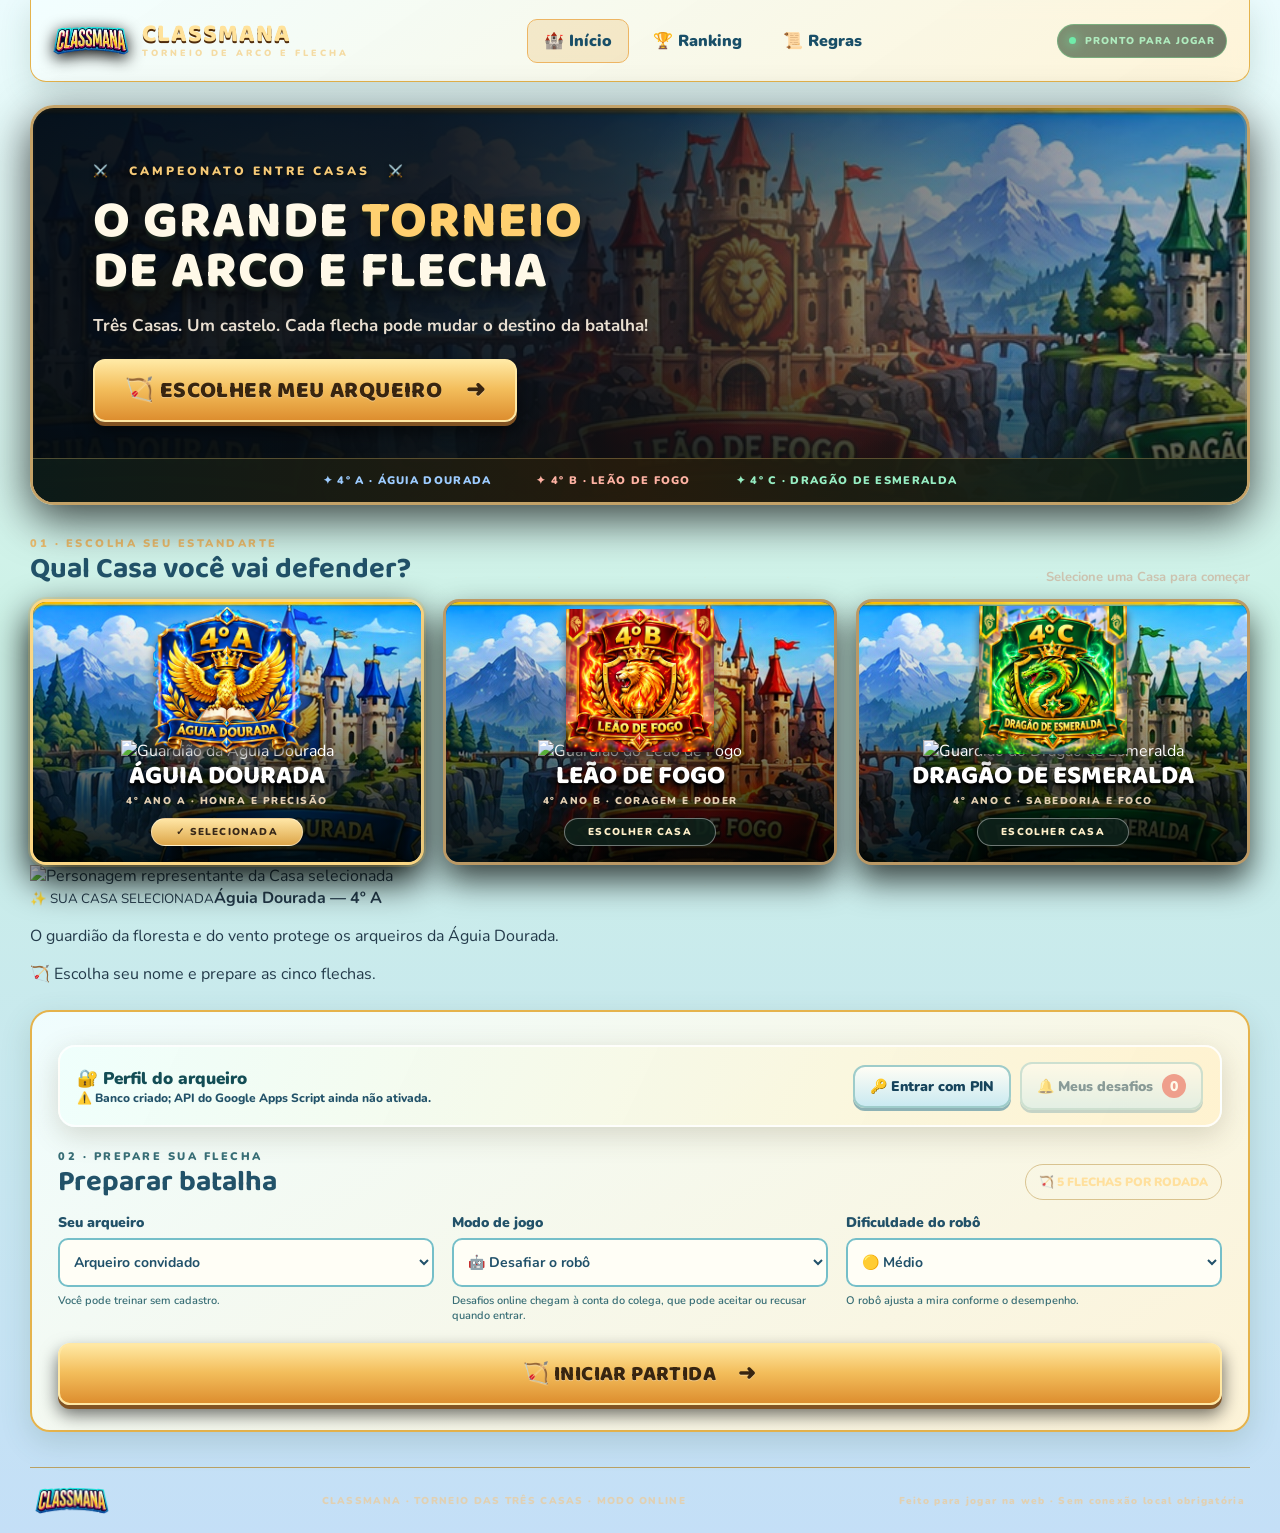
==== commit 233488e8: "feat(arena): mostrar guardiões oficiais animados ao escolher cada Casa" ====
--- a/arena/index.html
+++ b/arena/index.html
@@ -8,7 +8,7 @@
 <link rel="preconnect" href="https://fonts.googleapis.com"><link rel="preconnect" href="https://fonts.gstatic.com" crossorigin>
 <link href="https://fonts.googleapis.com/css2?family=Baloo+2:wght@500;600;700;800&family=Nunito:wght@400;600;700;800;900&display=swap" rel="stylesheet">
 <link rel="stylesheet" href="style.css?v=2">
-<link rel="stylesheet" href="v3.css?v=8"><link rel="stylesheet" href="online-ui.css?v=1">
+<link rel="stylesheet" href="v3.css?v=8"><link rel="stylesheet" href="online-ui.css?v=2">
 </head>
 <body>
 <div class="sky-sparkles" aria-hidden="true"></div>
@@ -38,17 +38,23 @@
  <div class="section-title"><div><small>01 · ESCOLHA SEU ESTANDARTE</small><h2>Qual Casa você vai defender?</h2></div><span class="hint">Selecione uma Casa para começar</span></div>
  <div class="houses" id="houses">
   <button class="house house-a selected" data-house="A" aria-pressed="true" style="--house-bg:url('../assets/images/arte-031.jpg')">
-   <span class="house-shine"></span><span class="crest-wrap"><img src="../assets/images/brasao-4a-transparente.png" alt="Brasão da Águia Dourada"></span>
+   <span class="house-shine"></span><span class="house-figure"><img src="https://raw.githubusercontent.com/drjcs2020/classmana-batalha-dos-monstros-V2/main/assets/hero_fada.png" alt="Guardião da Águia Dourada"></span><span class="crest-wrap"><img src="../assets/images/brasao-4a-transparente.png" alt="Brasão da Águia Dourada"></span>
    <span class="house-name">ÁGUIA DOURADA</span><span class="house-grade">4º ANO A · HONRA E PRECISÃO</span><span class="house-check">✓ SELECIONADA</span>
   </button>
   <button class="house house-b" data-house="B" aria-pressed="false" style="--house-bg:url('../assets/images/arte-032.jpg')">
-   <span class="house-shine"></span><span class="crest-wrap"><img src="../assets/images/arte-028.png" alt="Brasão do Leão de Fogo"></span>
+   <span class="house-shine"></span><span class="house-figure"><img src="https://raw.githubusercontent.com/drjcs2020/classmana-batalha-dos-monstros-V2/main/assets/hero_chama.png" alt="Guardião do Leão de Fogo"></span><span class="crest-wrap"><img src="../assets/images/arte-028.png" alt="Brasão do Leão de Fogo"></span>
    <span class="house-name">LEÃO DE FOGO</span><span class="house-grade">4º ANO B · CORAGEM E PODER</span><span class="house-check">ESCOLHER CASA</span>
   </button>
   <button class="house house-c" data-house="C" aria-pressed="false" style="--house-bg:url('../assets/images/arte-033.jpg')">
-   <span class="house-shine"></span><span class="crest-wrap"><img src="../assets/images/arte-029.png" alt="Brasão do Dragão de Esmeralda"></span>
+   <span class="house-shine"></span><span class="house-figure"><img src="https://raw.githubusercontent.com/drjcs2020/classmana-batalha-dos-monstros-V2/main/assets/hero_dragao.png" alt="Guardião do Dragão de Esmeralda"></span><span class="crest-wrap"><img src="../assets/images/arte-029.png" alt="Brasão do Dragão de Esmeralda"></span>
    <span class="house-name">DRAGÃO DE ESMERALDA</span><span class="house-grade">4º ANO C · SABEDORIA E FOCO</span><span class="house-check">ESCOLHER CASA</span>
   </button>
+ </div>
+ <div class="hero-preview" id="hero-preview">
+  <img id="hero-preview-img" src="https://raw.githubusercontent.com/drjcs2020/classmana-batalha-dos-monstros-V2/main/assets/hero_fada.png" alt="Personagem representante da Casa selecionada">
+  <div><small>✨ SUA CASA SELECIONADA</small><strong id="hero-preview-name">Águia Dourada — 4º A</strong>
+    <p id="hero-preview-desc">O guardião da floresta e do vento protege os arqueiros da Águia Dourada.</p>
+    <span>🏹 Escolha seu nome e prepare as cinco flechas.</span></div>
  </div>
  <div class="setup" id="setup">
   <div class="online-account" id="online-account">
@@ -142,6 +148,6 @@
 <footer><img src="../assets/images/arte-002.webp" alt="ClassMana"><span>CLASSMANA · TORNEIO DAS TRÊS CASAS · MODO ONLINE</span><span>Feito para jogar na web · Sem conexão local obrigatória</span></footer>
 </div>
 <div id="toast" role="status" aria-live="polite"></div>
-<script src="roster.js?v=2"></script><script type="module" src="game-v3.js?v=8"></script>
+<script src="roster.js?v=2"></script><script src="teams.js?v=1"></script><script type="module" src="game-v3.js?v=9"></script>
 </body>
 </html>
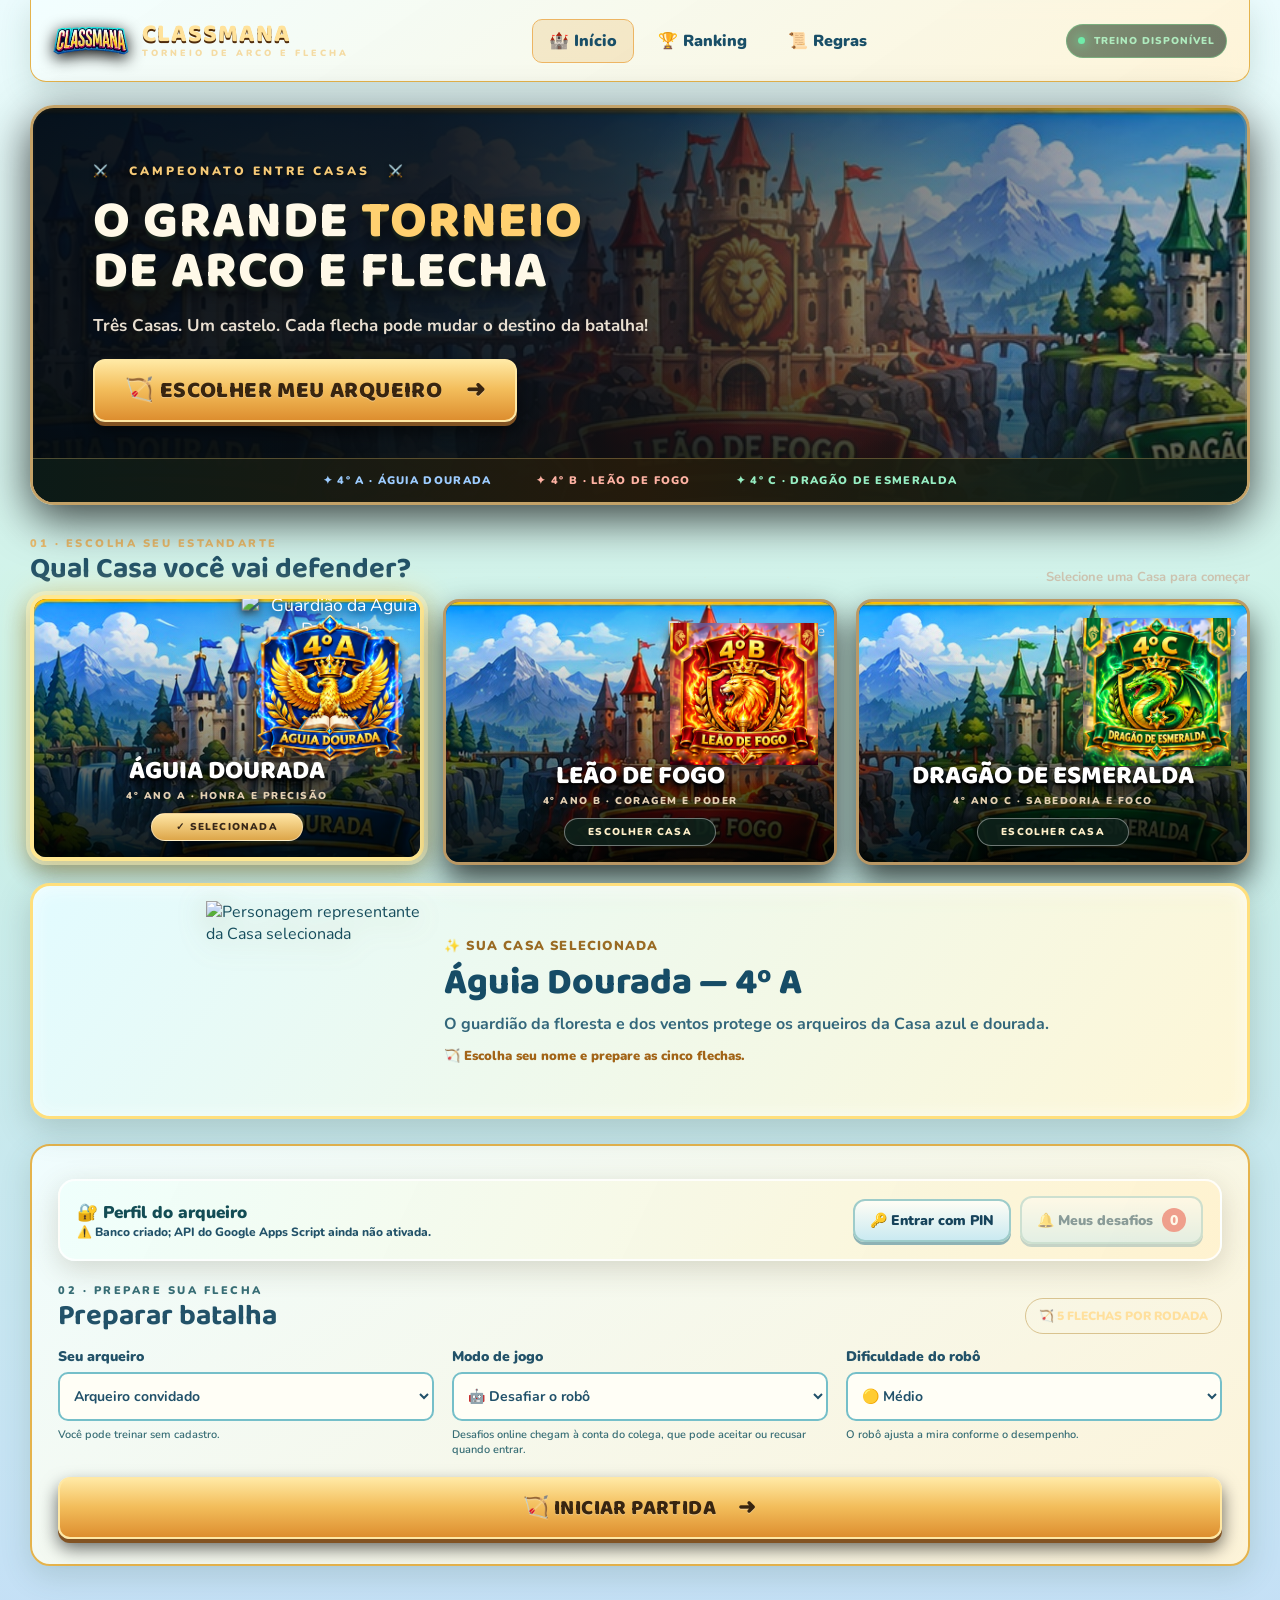
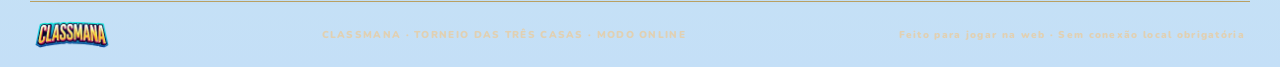
==== commit f26653a2: "ui(arena): informar corretamente se placar online está ativo" ====
--- a/arena/index.html
+++ b/arena/index.html
@@ -19,7 +19,7 @@
   <span><b>CLASSMANA</b><small>TORNEIO DE ARCO E FLECHA</small></span>
  </a>
  <div class="nav-links"><button class="nav-link active" data-view="inicio">🏰 Início</button><button class="nav-link" data-view="ranking">🏆 Ranking</button><button class="nav-link" data-view="regras">📜 Regras</button></div>
- <span class="ready"><span class="ready-dot"></span> PRONTO PARA JOGAR</span>
+ <span class="ready" id="online-banner"><span class="ready-dot"></span> TREINO DISPONÍVEL</span>
 </header>
 
 <main>
--- a/arena/online-ui.css
+++ b/arena/online-ui.css
@@ -52,4 +52,31 @@
 .setup h2,.setup label,.setup small,.setup-head h2,.section-title h2,.page-heading h1{color:#225269!important;text-shadow:none!important}
 .setup select{background:#fffef6!important;border:2px solid #75bfc9!important;color:#21516a!important}
 .setup .hint,.setup-head small,.setup-fields label small{color:#376d75!important}
-@media(max-width:740px){.cm-inbox-panel{padding:13px}.online-account{padding:11px}.online-account strong{font-size:14px}.cm-online-btn{font-size:12px;padding:8px 10px}}+@media(max-width:740px){.cm-inbox-panel{padding:13px}.online-account{padding:11px}.online-account strong{font-size:14px}.cm-online-btn{font-size:12px;padding:8px 10px}}
+/* Personagens oficiais, com movimentos sutis em vez de cards sem resposta. */
+.house{position:relative;overflow:hidden!important;transition:transform .22s ease,border-color .25s ease,box-shadow .25s ease}
+.house-figure{position:absolute;z-index:1;right:0;top:3%;width:44%;height:70%;pointer-events:none;
+ opacity:.92;transform:translateY(5px) scale(.94);transition:transform .3s,filter .3s,opacity .3s}
+.house-figure img{width:100%;height:100%;object-fit:contain;filter:drop-shadow(0 8px 12px #14232ca8);
+ animation:cmHeroBreath 2.8s ease-in-out infinite;object-position:center bottom}
+.house.selected{border:4px solid #ffe892!important;box-shadow:0 0 0 4px #fff6bf80,0 0 32px #ffdb75a6,0 10px 24px #263627a0!important;transform:translateY(-4px)}
+.house.selected .house-figure{transform:translateY(-5px) scale(1.10);opacity:1}
+.house:hover .house-figure{transform:translateY(-8px) scale(1.06)}
+.house.selected .house-figure img{filter:drop-shadow(0 6px 15px #ffe396aa) drop-shadow(0 3px 4px #172028)}
+.house .crest-wrap,.house .house-name,.house .house-check,.house .house-grade{position:relative;z-index:3}
+@keyframes cmHeroBreath{0%,100%{transform:translateY(0) rotate(-1deg)}50%{transform:translateY(-7px) rotate(1deg)}}
+.hero-preview{display:flex;align-items:center;justify-content:center;gap:18px;min-height:200px;margin:18px 0;padding:15px 24px;
+ border:3px solid #ffdf7c;border-radius:20px;color:#164d5d;
+ background:linear-gradient(125deg,rgba(226,251,255,.97),rgba(255,246,213,.97));
+ box-shadow:0 10px 32px #425a4f40,inset 0 2px 18px #ffffffa8;
+ animation:cmHeroAppear .42s ease-out both}
+.hero-preview img{width:clamp(120px,21vw,220px);height:200px;object-fit:contain;
+ filter:drop-shadow(0 5px 14px #8a793e50);animation:cmHeroBreath 3.1s ease-in-out infinite}
+.hero-preview>div{flex:1;max-width:630px}
+.hero-preview small{display:block;font-size:13px;letter-spacing:1.2px;color:#9a6b24;font-weight:900}
+.hero-preview strong{display:block;font:900 clamp(24px,3vw,37px)/1.14 'Baloo 2',Nunito,sans-serif;color:#164c66;margin:7px 0}
+.hero-preview p{font-size:16px;font-weight:700;margin:9px 0;color:#33677b}
+.hero-preview span{display:inline-block;font-weight:900;font-size:13px;color:#a26417}
+@keyframes cmHeroAppear{from{opacity:.2;transform:translateY(15px)}to{opacity:1;transform:translateY(0)}}
+@media(max-width:750px){.hero-preview{padding:10px;gap:8px}.hero-preview img{width:110px;height:150px}.hero-preview strong{font-size:20px}.hero-preview p{font-size:12px}.hero-preview span{font-size:11px}}
+@media(prefers-reduced-motion:reduce){.house-figure img,.hero-preview img{animation:none!important}}
